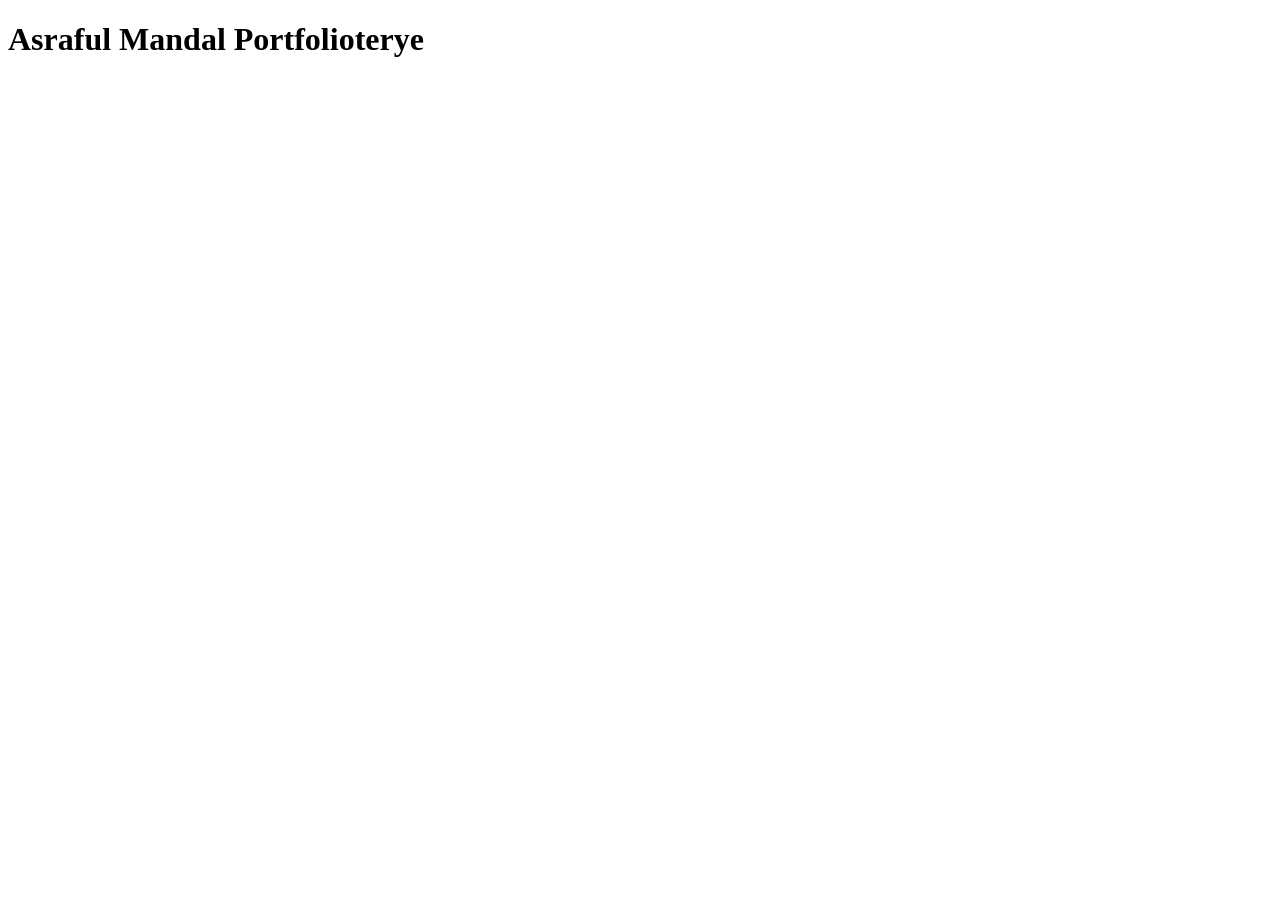
==== index.html @ ee5f595c "chnage index name" ====
<!DOCTYPE html>
<html lang="en">
<head>
    <meta charset="UTF-8">
    <meta name="viewport" content="width=device-width, initial-scale=1.0">
    <title>Document</title>
</head>
<body>
    <h1>Asraful Mandal Portfolioterye</h1>
</body>
</html>
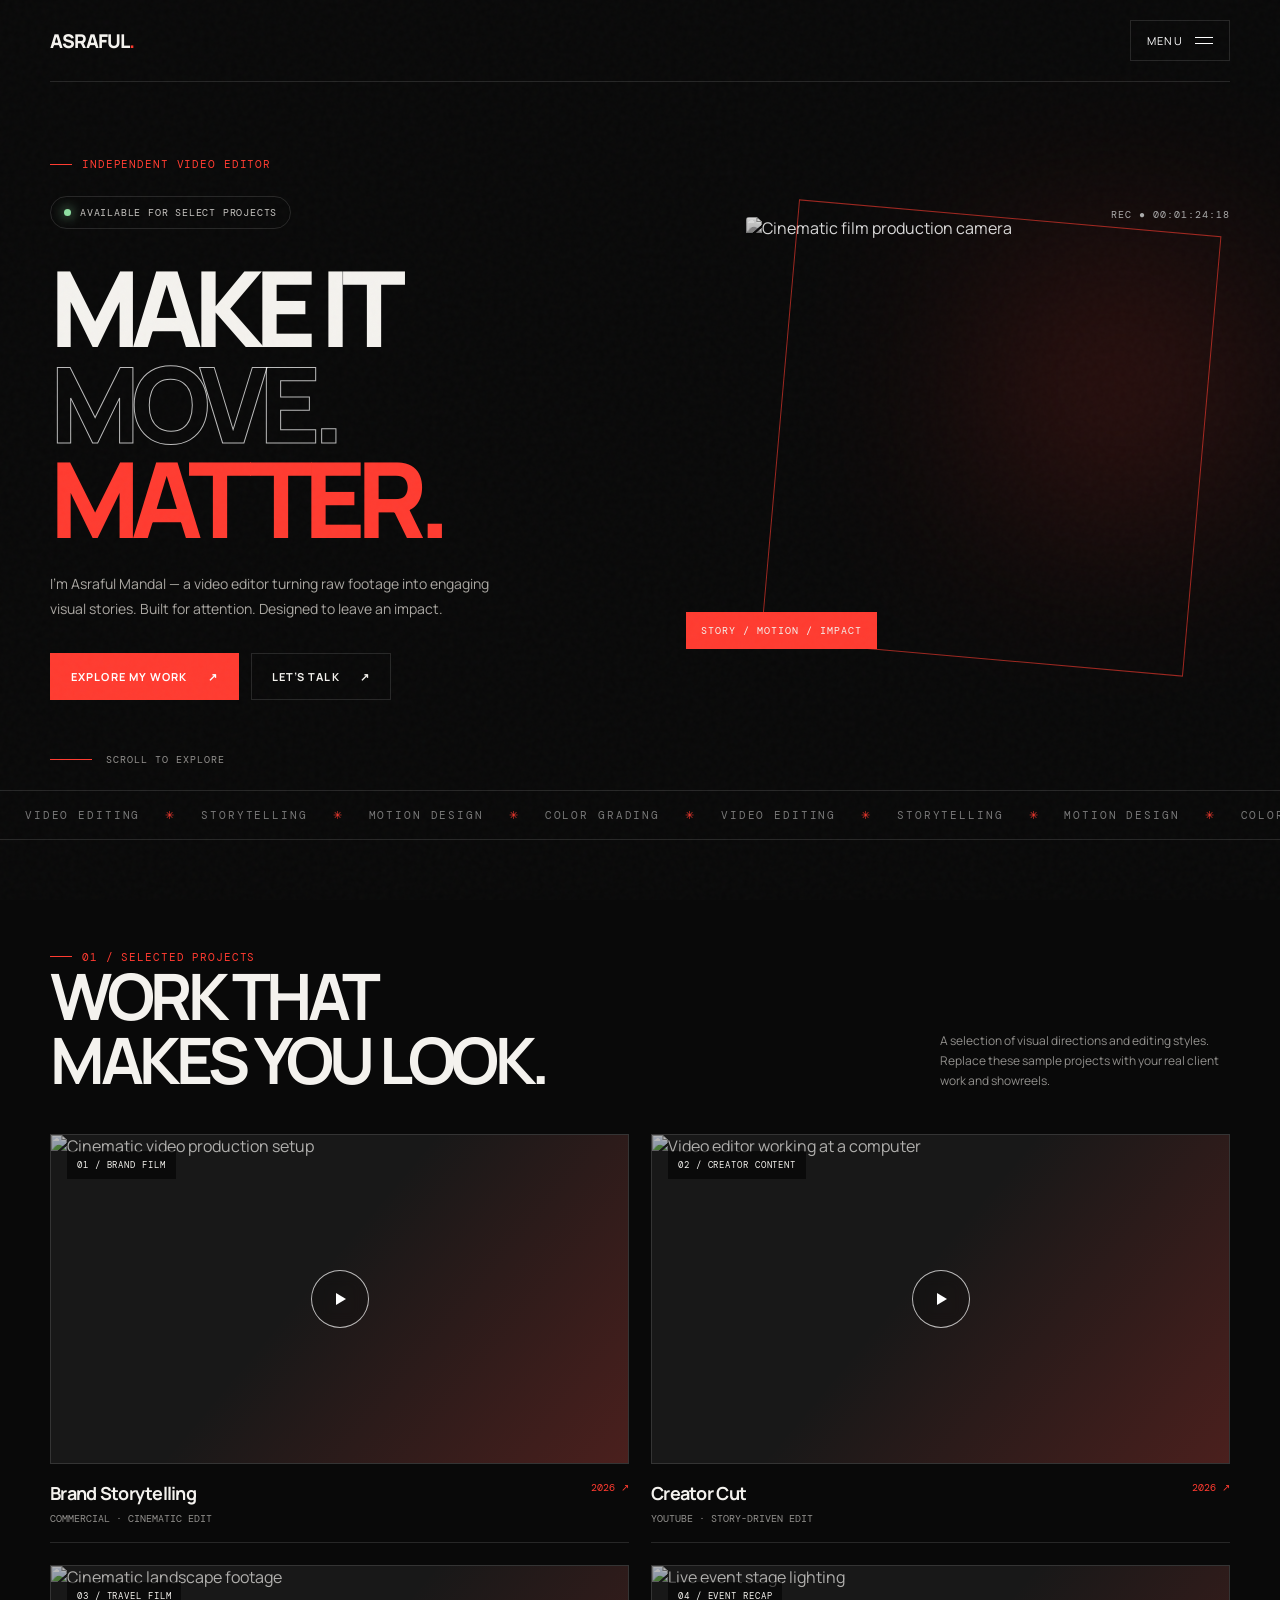
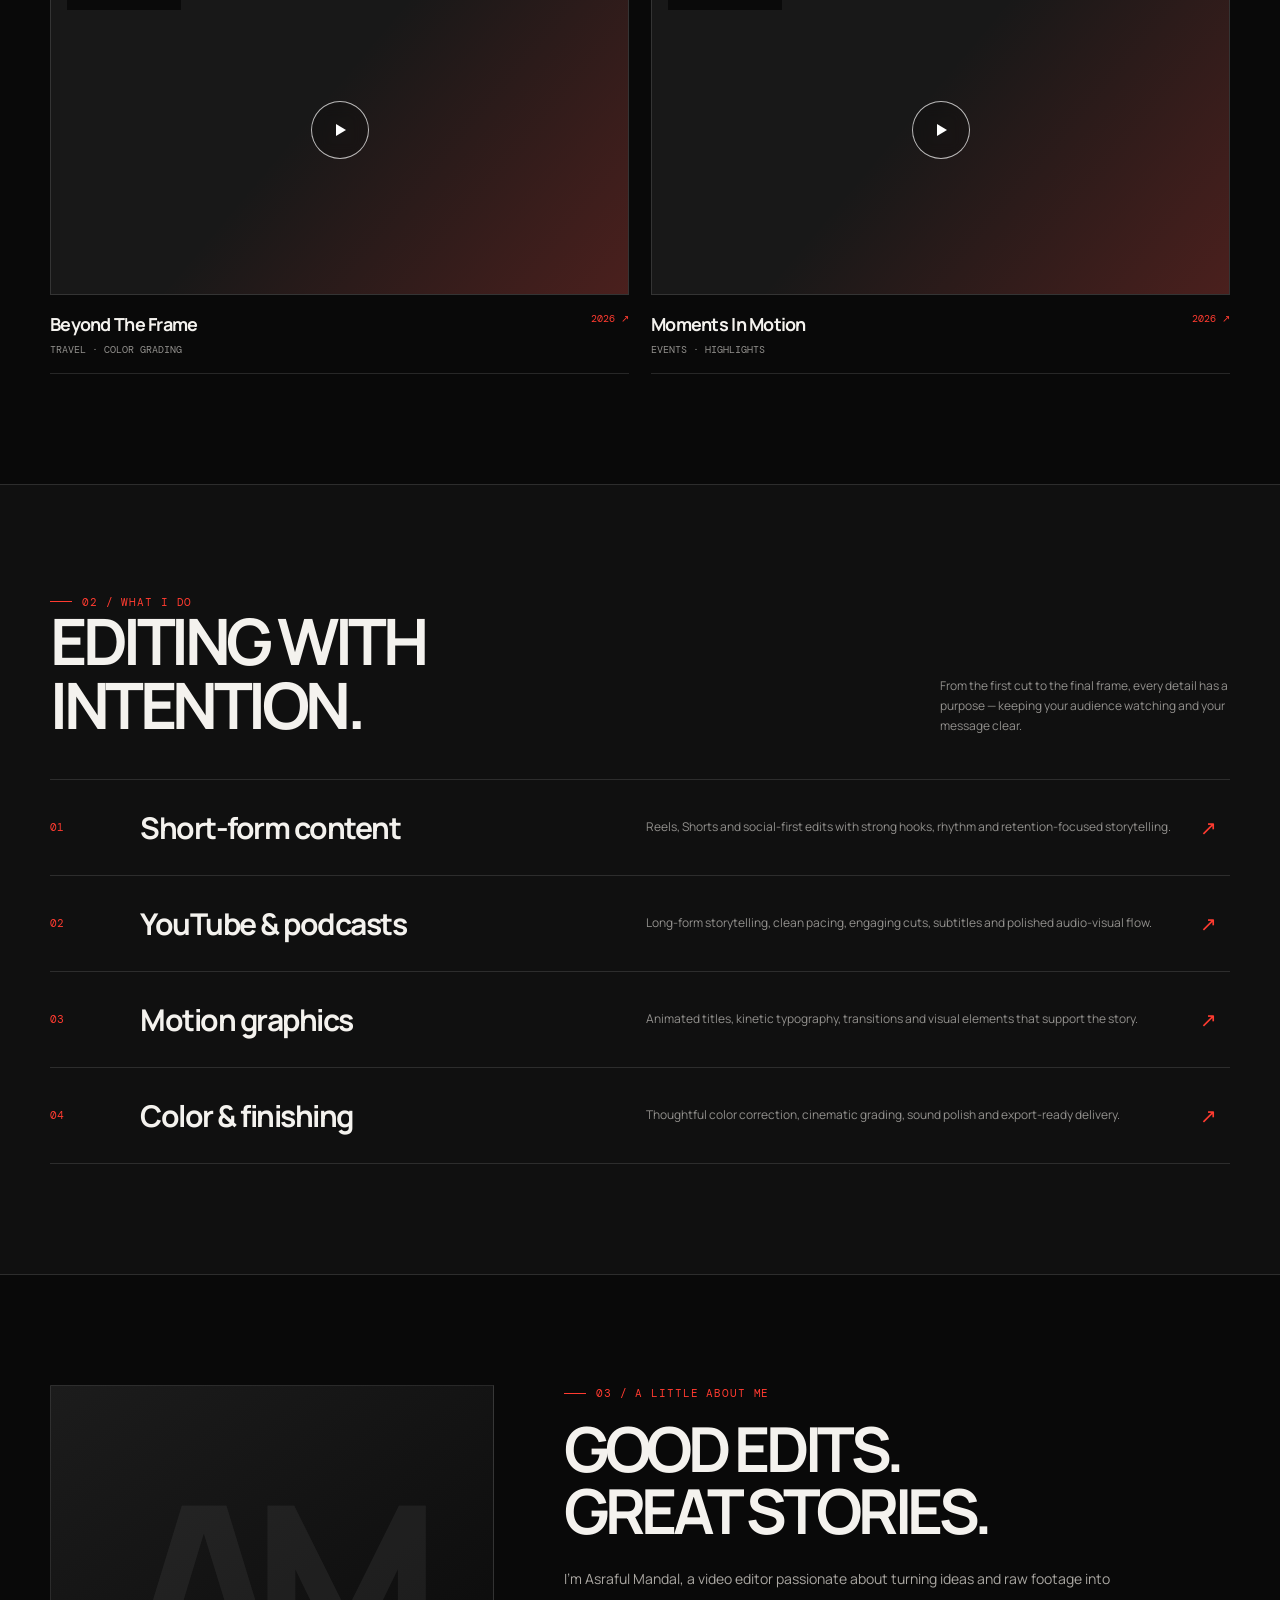
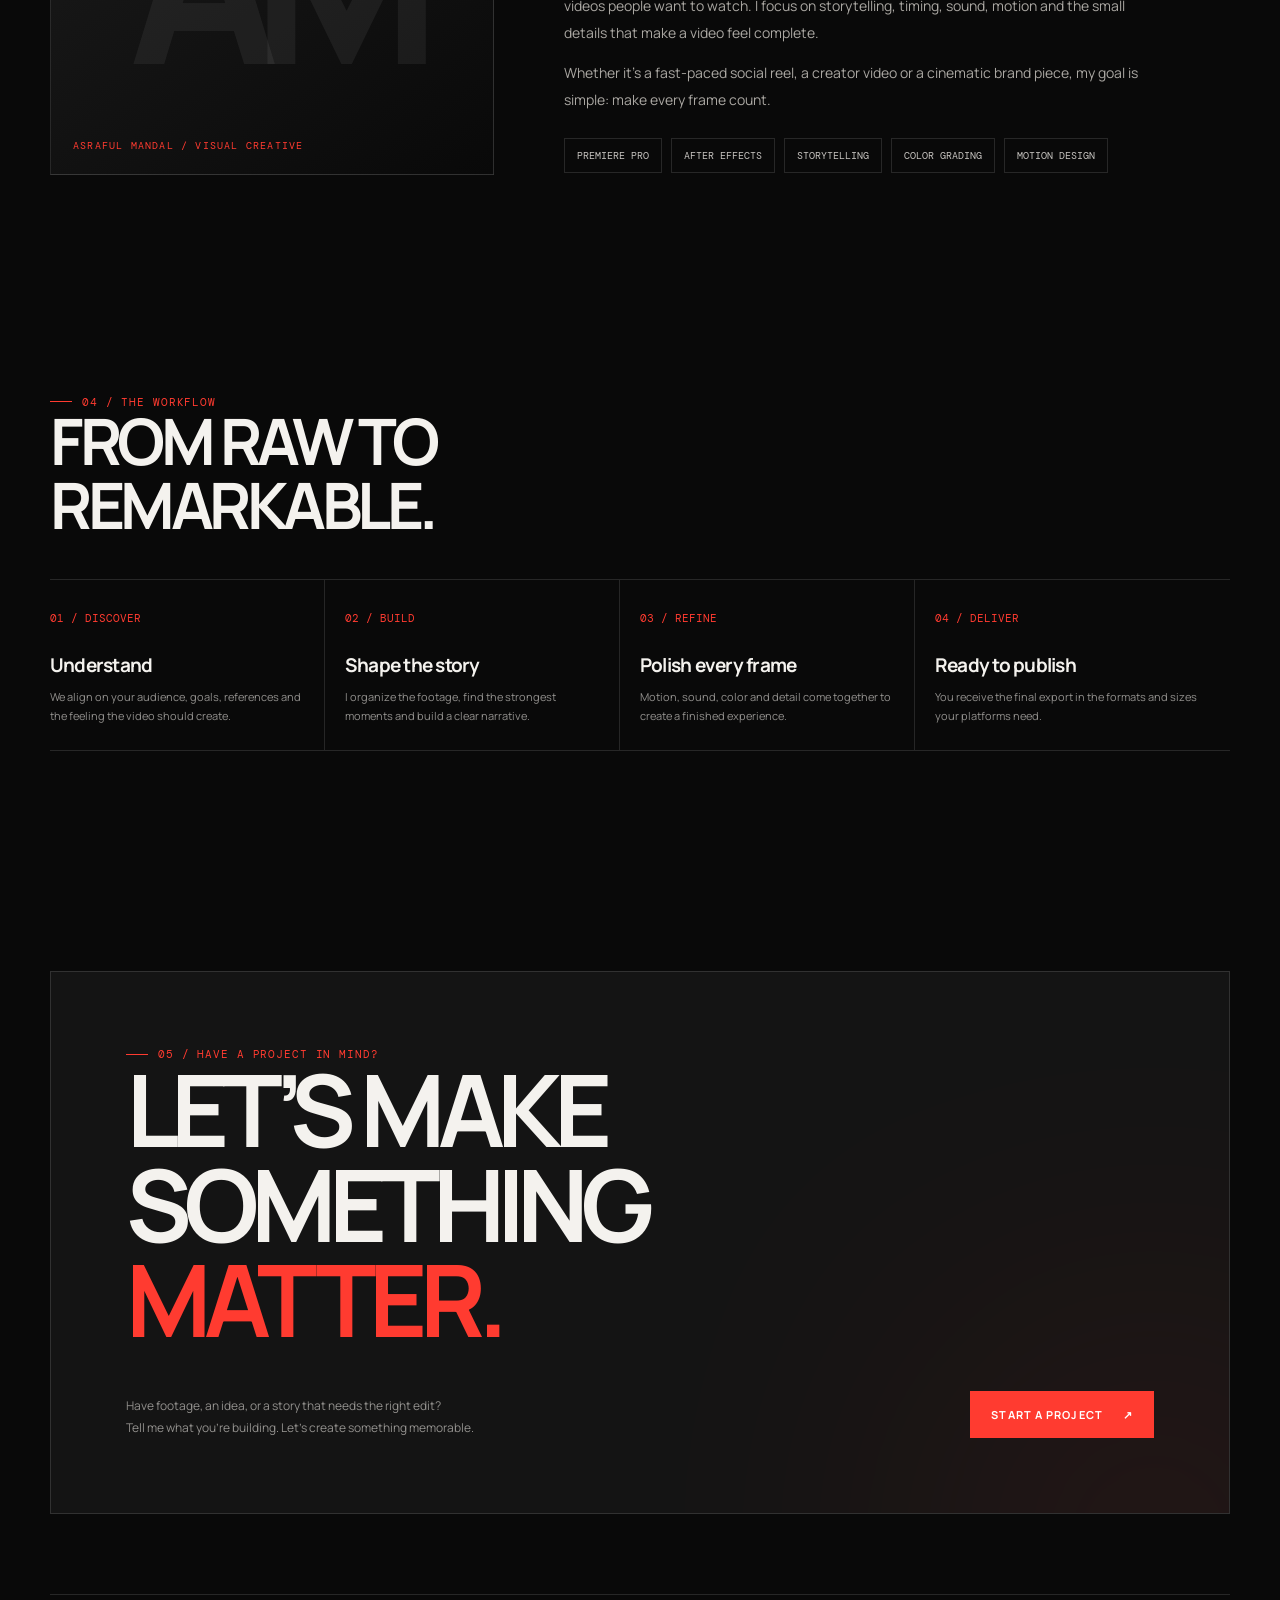
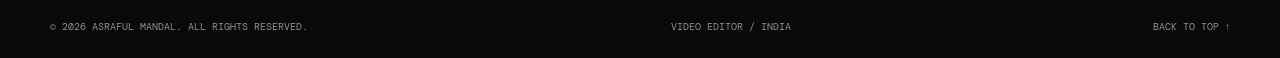
==== commit e7baa126: "add css and html" ====
--- a/index.html
+++ b/index.html
@@ -1,11 +1,95 @@
 <!DOCTYPE html>
 <html lang="en">
 <head>
-    <meta charset="UTF-8">
-    <meta name="viewport" content="width=device-width, initial-scale=1.0">
-    <title>Document</title>
+<meta charset="UTF-8">
+<meta name="viewport" content="width=device-width, initial-scale=1.0">
+<meta name="theme-color" content="#090909">
+<title>Asraful Mandal — Video Editor</title>
+<link rel="preconnect" href="https://fonts.googleapis.com">
+<link rel="preconnect" href="https://fonts.gstatic.com" crossorigin>
+<link href="https://fonts.googleapis.com/css2?family=DM+Mono:wght@400;500&family=Manrope:wght@400;500;600;700;800&display=swap" rel="stylesheet">
+<link rel="stylesheet" href="style.css">
 </head>
 <body>
-    <h1>Asraful Mandal Portfolioterye</h1>
+<div class="scrim" id="scrim"></div>
+<aside class="drawer" id="drawer" aria-hidden="true">
+  <div class="drawer-head"><a class="logo" href="#home">ASRAFUL<span>.</span></a><button class="close" id="closeMenu" aria-label="Close menu">×</button></div>
+  <nav>
+    <a href="#home"><span class="nav-index">01</span>Home</a>
+    <a href="#work"><span class="nav-index">02</span>Selected work</a>
+    <a href="#services"><span class="nav-index">03</span>Services</a>
+    <a href="#about"><span class="nav-index">04</span>About me</a>
+    <a href="#contact"><span class="nav-index">05</span>Contact</a>
+  </nav>
+  <div class="drawer-foot"><span>VIDEO EDITOR / INDIA</span><span>© 2026</span></div>
+</aside>
+<header class="wrap topbar">
+  <a class="logo" href="#home">ASRAFUL<span>.</span></a>
+  <button class="menu-btn" id="openMenu"><span>MENU</span><span class="burger"><i></i><i></i></span></button>
+</header>
+<main>
+<section class="wrap hero" id="home">
+  <div class="hero-copy">
+    <div class="eyebrow">Independent video editor</div>
+    <div class="availability"><i class="dot"></i> Available for select projects</div>
+    <h1>MAKE IT<br><span class="outline">MOVE.</span><br><span class="red">MATTER.</span></h1>
+    <p class="hero-desc">I’m Asraful Mandal — a video editor turning raw footage into engaging visual stories. Built for attention. Designed to leave an impact.</p>
+    <div class="actions"><a class="btn primary" href="#work">Explore my work <span>↗</span></a><a class="btn" href="#contact">Let’s talk <span>↗</span></a></div>
+  </div>
+  <div class="hero-art">
+    <span class="timecode">REC ● 00:01:24:18</span>
+    <img class="hero-image" src="https://images.unsplash.com/photo-1485846234645-a62644f84728?auto=format&fit=crop&w=1000&q=85" alt="Cinematic film production camera">
+    <span class="frame-label">STORY / MOTION / IMPACT</span>
+  </div>
+  <div class="scroll">Scroll to explore</div>
+</section>
+<div class="marquee"><div class="marquee-track"><span>VIDEO EDITING</span><b>✳</b><span>STORYTELLING</span><b>✳</b><span>MOTION DESIGN</span><b>✳</b><span>COLOR GRADING</span><b>✳</b><span>VIDEO EDITING</span><b>✳</b><span>STORYTELLING</span><b>✳</b><span>MOTION DESIGN</span><b>✳</b><span>COLOR GRADING</span><b>✳</b></div></div>
+<section class="wrap" id="work">
+  <div class="section-head reveal"><div><div class="eyebrow">01 / Selected projects</div><h2>WORK THAT<br>MAKES YOU LOOK.</h2></div><p>A selection of visual directions and editing styles. Replace these sample projects with your real client work and showreels.</p></div>
+  <div class="projects">
+    <article class="project reveal"><div class="project-visual"><img src="https://images.unsplash.com/photo-1492619375914-88005aa9e8fb?auto=format&fit=crop&w=1000&q=85" alt="Cinematic video production setup"><span class="project-tag">01 / BRAND FILM</span><span class="play"></span></div><div class="project-info"><div><h3>Brand Storytelling</h3><p>Commercial · Cinematic edit</p></div><span>2026 ↗</span></div></article>
+    <article class="project reveal"><div class="project-visual"><img src="https://images.unsplash.com/photo-1536240478700-b869070f9279?auto=format&fit=crop&w=1000&q=85" alt="Video editor working at a computer"><span class="project-tag">02 / CREATOR CONTENT</span><span class="play"></span></div><div class="project-info"><div><h3>Creator Cut</h3><p>YouTube · Story-driven edit</p></div><span>2026 ↗</span></div></article>
+    <article class="project reveal"><div class="project-visual"><img src="https://images.unsplash.com/photo-1500530855697-b586d89ba3ee?auto=format&fit=crop&w=1000&q=85" alt="Cinematic landscape footage"><span class="project-tag">03 / TRAVEL FILM</span><span class="play"></span></div><div class="project-info"><div><h3>Beyond The Frame</h3><p>Travel · Color grading</p></div><span>2026 ↗</span></div></article>
+    <article class="project reveal"><div class="project-visual"><img src="https://images.unsplash.com/photo-1492684223066-81342ee5ff30?auto=format&fit=crop&w=1000&q=85" alt="Live event stage lighting"><span class="project-tag">04 / EVENT RECAP</span><span class="play"></span></div><div class="project-info"><div><h3>Moments In Motion</h3><p>Events · Highlights</p></div><span>2026 ↗</span></div></article>
+  </div>
+</section>
+<section class="services" id="services"><div class="wrap">
+  <div class="section-head reveal"><div><div class="eyebrow">02 / What I do</div><h2>EDITING WITH<br>INTENTION.</h2></div><p>From the first cut to the final frame, every detail has a purpose — keeping your audience watching and your message clear.</p></div>
+  <div class="service-list">
+    <div class="service reveal"><span class="num">01</span><h3>Short-form content</h3><p>Reels, Shorts and social-first edits with strong hooks, rhythm and retention-focused storytelling.</p><span class="arrow">↗</span></div>
+    <div class="service reveal"><span class="num">02</span><h3>YouTube & podcasts</h3><p>Long-form storytelling, clean pacing, engaging cuts, subtitles and polished audio-visual flow.</p><span class="arrow">↗</span></div>
+    <div class="service reveal"><span class="num">03</span><h3>Motion graphics</h3><p>Animated titles, kinetic typography, transitions and visual elements that support the story.</p><span class="arrow">↗</span></div>
+    <div class="service reveal"><span class="num">04</span><h3>Color & finishing</h3><p>Thoughtful color correction, cinematic grading, sound polish and export-ready delivery.</p><span class="arrow">↗</span></div>
+  </div>
+</div></section>
+<section class="wrap" id="about"><div class="about-grid">
+  <div class="about-card reveal"><span class="big-mark">AM</span><span class="stamp">ASRAFUL MANDAL / VISUAL CREATIVE</span></div>
+  <div class="about-copy reveal"><div class="eyebrow">03 / A little about me</div><h2>GOOD EDITS.<br>GREAT STORIES.</h2><p>I’m Asraful Mandal, a video editor passionate about turning ideas and raw footage into videos people want to watch. I focus on storytelling, timing, sound, motion and the small details that make a video feel complete.</p><p>Whether it’s a fast-paced social reel, a creator video or a cinematic brand piece, my goal is simple: make every frame count.</p><div class="skills"><span>Premiere Pro</span><span>After Effects</span><span>Storytelling</span><span>Color Grading</span><span>Motion Design</span></div></div>
+</div></section>
+<section class="wrap"><div class="section-head reveal"><div><div class="eyebrow">04 / The workflow</div><h2>FROM RAW TO<br>REMARKABLE.</h2></div></div>
+<div class="process">
+  <div class="step reveal"><b>01 / DISCOVER</b><h3>Understand</h3><p>We align on your audience, goals, references and the feeling the video should create.</p></div>
+  <div class="step reveal"><b>02 / BUILD</b><h3>Shape the story</h3><p>I organize the footage, find the strongest moments and build a clear narrative.</p></div>
+  <div class="step reveal"><b>03 / REFINE</b><h3>Polish every frame</h3><p>Motion, sound, color and detail come together to create a finished experience.</p></div>
+  <div class="step reveal"><b>04 / DELIVER</b><h3>Ready to publish</h3><p>You receive the final export in the formats and sizes your platforms need.</p></div>
+</div></section>
+<section class="wrap contact" id="contact"><div class="contact-panel reveal">
+  <div class="eyebrow">05 / Have a project in mind?</div><h2>LET’S MAKE<br>SOMETHING <span>MATTER.</span></h2>
+  <div class="contact-bottom"><p>Have footage, an idea, or a story that needs the right edit?<br>Tell me what you're building. Let's create something memorable.</p><a class="btn primary" href="mailto:hello@asrafulmandal.com?subject=Video%20Editing%20Project">Start a project <span>↗</span></a></div>
+</div></section>
+</main>
+<footer class="wrap"><span>© 2026 ASRAFUL MANDAL. ALL RIGHTS RESERVED.</span><span>VIDEO EDITOR / INDIA</span><a href="#home">BACK TO TOP ↑</a></footer>
+<script>
+const drawer=document.getElementById('drawer'),scrim=document.getElementById('scrim');
+function openDrawer(){drawer.classList.add('open');scrim.classList.add('show');drawer.setAttribute('aria-hidden','false')}
+function closeDrawer(){drawer.classList.remove('open');scrim.classList.remove('show');drawer.setAttribute('aria-hidden','true')}
+document.getElementById('openMenu').addEventListener('click',openDrawer);
+document.getElementById('closeMenu').addEventListener('click',closeDrawer);
+scrim.addEventListener('click',closeDrawer);
+document.querySelectorAll('.drawer nav a').forEach(a=>a.addEventListener('click',closeDrawer));
+document.addEventListener('keydown',e=>{if(e.key==='Escape')closeDrawer()});
+const observer=new IntersectionObserver(entries=>entries.forEach(entry=>{if(entry.isIntersecting){entry.target.classList.add('visible');observer.unobserve(entry.target)}}),{threshold:.12});
+document.querySelectorAll('.reveal').forEach(el=>observer.observe(el));
+</script>
 </body>
 </html>
--- a/style.css
+++ b/style.css
@@ -0,0 +1,72 @@
+
+:root{--bg:#090909;--panel:#111;--white:#f4f2ee;--muted:#92908d;--red:#ff3b30;--line:rgba(255,255,255,.12)}
+*{box-sizing:border-box;margin:0;padding:0}
+html{scroll-behavior:smooth}
+body{background:var(--bg);color:var(--white);font-family:Manrope,Arial,sans-serif;overflow-x:hidden}
+body:before{content:"";position:fixed;inset:0;pointer-events:none;z-index:5;opacity:.12;background-image:url("data:image/svg+xml,%3Csvg viewBox='0 0 180 180' xmlns='http://www.w3.org/2000/svg'%3E%3Cfilter id='n'%3E%3CfeTurbulence type='fractalNoise' baseFrequency='.9' numOctaves='3' stitchTiles='stitch'/%3E%3C/filter%3E%3Crect width='100%25' height='100%25' filter='url(%23n)' opacity='.22'/%3E%3C/svg%3E")}
+a{color:inherit;text-decoration:none}
+button{font:inherit}
+.wrap{width:min(1180px,calc(100% - 48px));margin:auto}
+.topbar{height:82px;display:flex;align-items:center;justify-content:space-between;border-bottom:1px solid var(--line);position:relative;z-index:20}
+.logo{font-size:19px;font-weight:800;letter-spacing:-1px}.logo span{color:var(--red)}
+.mono,.eyebrow,.nav-index,.meta{font-family:"DM Mono",monospace;letter-spacing:.08em;text-transform:uppercase}
+.eyebrow{font-size:11px;color:var(--red);display:flex;align-items:center;gap:10px}.eyebrow:before{content:"";width:22px;height:1px;background:var(--red)}
+.menu-btn{display:flex;align-items:center;gap:12px;border:1px solid var(--line);background:transparent;color:white;padding:12px 16px;cursor:pointer;font-size:11px;letter-spacing:.12em;text-transform:uppercase}
+.burger{width:18px;display:grid;gap:5px}.burger i{height:1px;background:white;display:block;transition:.3s}.menu-btn:hover{border-color:var(--red)}
+.drawer{position:fixed;z-index:30;top:0;right:0;height:100vh;width:min(420px,100%);padding:30px;background:#111;transform:translateX(105%);transition:transform .45s cubic-bezier(.7,0,.2,1);border-left:1px solid var(--line);display:flex;flex-direction:column}
+.drawer.open{transform:translateX(0)}.drawer-head{display:flex;justify-content:space-between;align-items:center;padding-bottom:35px;border-bottom:1px solid var(--line)}
+.close{border:1px solid var(--line);background:none;color:white;width:42px;height:42px;font-size:22px;cursor:pointer}
+.drawer nav{display:grid;margin:auto 0}.drawer nav a{font-size:clamp(30px,6vw,46px);font-weight:700;letter-spacing:-2px;padding:13px 0;border-bottom:1px solid var(--line);transition:.25s}.drawer nav a:hover{color:var(--red);padding-left:12px}.nav-index{font-size:10px;color:var(--red);margin-right:14px;vertical-align:middle}
+.drawer-foot{display:flex;justify-content:space-between;color:var(--muted);font-size:11px}
+.scrim{position:fixed;inset:0;background:rgba(0,0,0,.65);z-index:25;opacity:0;visibility:hidden;transition:.3s}.scrim.show{opacity:1;visibility:visible}
+.hero{min-height:690px;display:grid;grid-template-columns:1.05fr .95fr;align-items:center;gap:35px;padding:75px 0 90px;position:relative}
+.hero-copy{position:relative;z-index:2}.availability{display:inline-flex;align-items:center;gap:9px;color:#c6c4c0;border:1px solid var(--line);padding:9px 13px;border-radius:30px;font-size:10px;font-family:"DM Mono",monospace;text-transform:uppercase;letter-spacing:.08em;margin:25px 0}
+.dot{width:7px;height:7px;border-radius:50%;background:#8fe0a2;box-shadow:0 0 12px #8fe0a2}
+h1{font-size:clamp(58px,8.2vw,112px);line-height:.91;letter-spacing:-.085em;font-weight:800;margin:5px 0 25px}
+h1 .outline{color:transparent;-webkit-text-stroke:1px rgba(255,255,255,.72)}
+h1 .red{color:var(--red)}
+.hero-desc{max-width:470px;color:#aaa7a2;line-height:1.8;font-size:14px}
+.actions{display:flex;gap:12px;flex-wrap:wrap;margin-top:32px}
+.btn{padding:15px 20px;font-size:11px;text-transform:uppercase;letter-spacing:.1em;font-weight:700;display:inline-flex;align-items:center;gap:20px;border:1px solid var(--line);transition:.25s}
+.btn.primary{background:var(--red);border-color:var(--red);color:white}.btn:hover{transform:translateY(-3px);border-color:var(--red)}
+.hero-art{height:480px;position:relative;display:flex;align-items:center;justify-content:center}
+.hero-image{width:78%;height:88%;object-fit:cover;filter:grayscale(100%) contrast(1.15);border-radius:3px;opacity:.84}
+.hero-art:after{content:"";position:absolute;inset:6% 5% 2% 17%;border:1px solid rgba(255,59,48,.6);transform:rotate(5deg);pointer-events:none}
+.hero-art:before{content:"";position:absolute;width:220px;height:220px;background:var(--red);filter:blur(110px);opacity:.23;right:0;top:18%}
+.frame-label{position:absolute;z-index:2;background:var(--red);padding:12px 15px;font:10px "DM Mono";letter-spacing:.1em;text-transform:uppercase;bottom:4%;left:0}
+.timecode{position:absolute;top:4%;right:0;color:#aaa;font:10px "DM Mono";letter-spacing:.1em}
+.scroll{position:absolute;bottom:24px;left:0;display:flex;gap:14px;align-items:center;color:var(--muted);font:10px "DM Mono";text-transform:uppercase;letter-spacing:.1em}.scroll:before{content:"";width:42px;height:1px;background:var(--red)}
+.marquee{overflow:hidden;border-top:1px solid var(--line);border-bottom:1px solid var(--line);padding:17px 0;white-space:nowrap;color:#777;font-size:11px;letter-spacing:.17em;font-family:"DM Mono",monospace}
+.marquee-track{display:inline-block;animation:move 28s linear infinite}.marquee span{margin:0 25px}.marquee b{color:var(--red);font-weight:400}@keyframes move{to{transform:translateX(-50%)}}
+section{padding:110px 0}.section-head{display:flex;justify-content:space-between;align-items:end;margin-bottom:42px;gap:20px}.section-head h2{font-size:clamp(38px,5vw,65px);letter-spacing:-.07em;line-height:1}.section-head p{max-width:290px;color:var(--muted);font-size:12px;line-height:1.7}
+.projects{display:grid;grid-template-columns:1fr 1fr;gap:22px}
+.project{min-width:0}.project-visual{height:330px;position:relative;overflow:hidden;background:#181818;border:1px solid var(--line)}
+.project-visual img{width:100%;height:100%;object-fit:cover;filter:brightness(.72) saturate(.75);transition:transform .7s,filter .7s}
+.project:hover img{transform:scale(1.06);filter:brightness(.95) saturate(1)}
+.project-visual:after{content:"";position:absolute;inset:0;background:linear-gradient(130deg,transparent 45%,rgba(255,59,48,.22));pointer-events:none}
+.play{position:absolute;z-index:2;left:50%;top:50%;transform:translate(-50%,-50%);width:58px;height:58px;border:1px solid rgba(255,255,255,.7);border-radius:50%;display:grid;place-items:center;background:rgba(0,0,0,.2);backdrop-filter:blur(8px)}
+.play:after{content:"";border-left:10px solid white;border-top:6px solid transparent;border-bottom:6px solid transparent;margin-left:3px}
+.project-tag{position:absolute;z-index:2;left:16px;top:16px;background:rgba(0,0,0,.6);padding:8px 10px;font:9px "DM Mono";letter-spacing:.1em}
+.project-info{display:flex;justify-content:space-between;gap:15px;padding:17px 0;border-bottom:1px solid var(--line)}
+.project-info h3{font-size:18px;letter-spacing:-.04em}.project-info p{font:10px "DM Mono";color:var(--muted);margin-top:7px;text-transform:uppercase}.project-info span{font:10px "DM Mono";color:var(--red)}
+.services{background:#101010;border-top:1px solid var(--line);border-bottom:1px solid var(--line)}
+.service-list{border-top:1px solid var(--line)}
+.service{display:grid;grid-template-columns:70px 1fr 1.1fr 30px;gap:20px;align-items:center;padding:27px 0;border-bottom:1px solid var(--line);transition:.25s}
+.service:hover{padding-left:12px}.service .num{font:11px "DM Mono";color:var(--red)}.service h3{font-size:clamp(20px,3vw,30px);letter-spacing:-.05em}.service p{font-size:12px;color:var(--muted);line-height:1.7}.service .arrow{color:var(--red);font-size:20px}
+.about-grid{display:grid;grid-template-columns:.8fr 1.2fr;gap:70px;align-items:center}
+.about-card{min-height:390px;background:linear-gradient(145deg,#1c1c1c,#090909);border:1px solid var(--line);position:relative;display:grid;place-items:center;overflow:hidden}
+.about-card .big-mark{font-size:clamp(100px,18vw,220px);font-weight:800;letter-spacing:-.12em;color:rgba(255,255,255,.06)}
+.about-card .stamp{position:absolute;bottom:22px;left:22px;font:10px "DM Mono";color:var(--red);letter-spacing:.12em}
+.about-copy h2{font-size:clamp(38px,5vw,62px);line-height:1;letter-spacing:-.07em;margin:18px 0 24px}
+.about-copy p{color:#aaa7a2;font-size:14px;line-height:1.9;max-width:580px;margin-bottom:14px}
+.skills{display:flex;flex-wrap:wrap;gap:9px;margin-top:25px}.skills span{border:1px solid var(--line);padding:10px 12px;font:10px "DM Mono";color:#c7c4c0;text-transform:uppercase}
+.process{display:grid;grid-template-columns:repeat(4,1fr);border-top:1px solid var(--line);border-bottom:1px solid var(--line)}
+.step{padding:25px 20px 25px 0;border-right:1px solid var(--line);margin-right:20px}.step:last-child{border:0;margin:0}.step b{font:11px "DM Mono";color:var(--red)}.step h3{font-size:19px;margin:25px 0 10px;letter-spacing:-.04em}.step p{font-size:11px;color:var(--muted);line-height:1.7}
+.contact{padding-bottom:80px}.contact-panel{background:#141414;border:1px solid var(--line);padding:clamp(30px,7vw,75px);position:relative;overflow:hidden}
+.contact-panel:after{content:"";position:absolute;width:350px;height:350px;border-radius:50%;background:var(--red);filter:blur(160px);opacity:.16;right:-100px;bottom:-200px}
+.contact-panel h2{font-size:clamp(48px,8vw,100px);line-height:.95;letter-spacing:-.08em;max-width:800px;position:relative;z-index:1}.contact-panel h2 span{color:var(--red)}
+.contact-bottom{display:flex;justify-content:space-between;align-items:end;gap:20px;margin-top:45px;position:relative;z-index:1}.contact-bottom p{color:var(--muted);font-size:12px;line-height:1.8}
+footer{border-top:1px solid var(--line);padding:25px 0;color:var(--muted);font:10px "DM Mono";display:flex;justify-content:space-between;gap:20px}
+.reveal{opacity:0;transform:translateY(24px);transition:opacity .7s,transform .7s}.reveal.visible{opacity:1;transform:none}
+@media(max-width:800px){.hero{grid-template-columns:1fr;padding-top:55px;min-height:auto}.hero-art{height:390px;grid-row:1}.hero-copy{grid-row:2}.scroll{display:none}.projects{grid-template-columns:1fr}.project-visual{height:clamp(220px,60vw,370px)}.about-grid{grid-template-columns:1fr;gap:35px}.about-card{min-height:280px}.process{grid-template-columns:1fr 1fr;row-gap:25px}.step:nth-child(2){border-right:0}.step:nth-child(3){margin-right:20px}.section-head{align-items:start;flex-direction:column}.service{grid-template-columns:35px 1fr 25px}.service p{grid-column:2;grid-row:2}.service .arrow{grid-column:3;grid-row:1}.contact-bottom{align-items:start;flex-direction:column}}
+@media(max-width:480px){.wrap{width:min(100% - 32px,1180px)}.topbar{height:70px}.hero-art{height:300px}.hero{gap:15px;padding:35px 0 65px}h1{font-size:clamp(55px,17vw,80px)}section{padding:75px 0}.service{gap:12px;padding:22px 0}.process{grid-template-columns:1fr 1fr}.step{padding-right:10px}.step:nth-child(2){margin:0}.step:nth-child(3){border-right:1px solid var(--line)}.contact-bottom{margin-top:30px}footer{flex-direction:column}}
